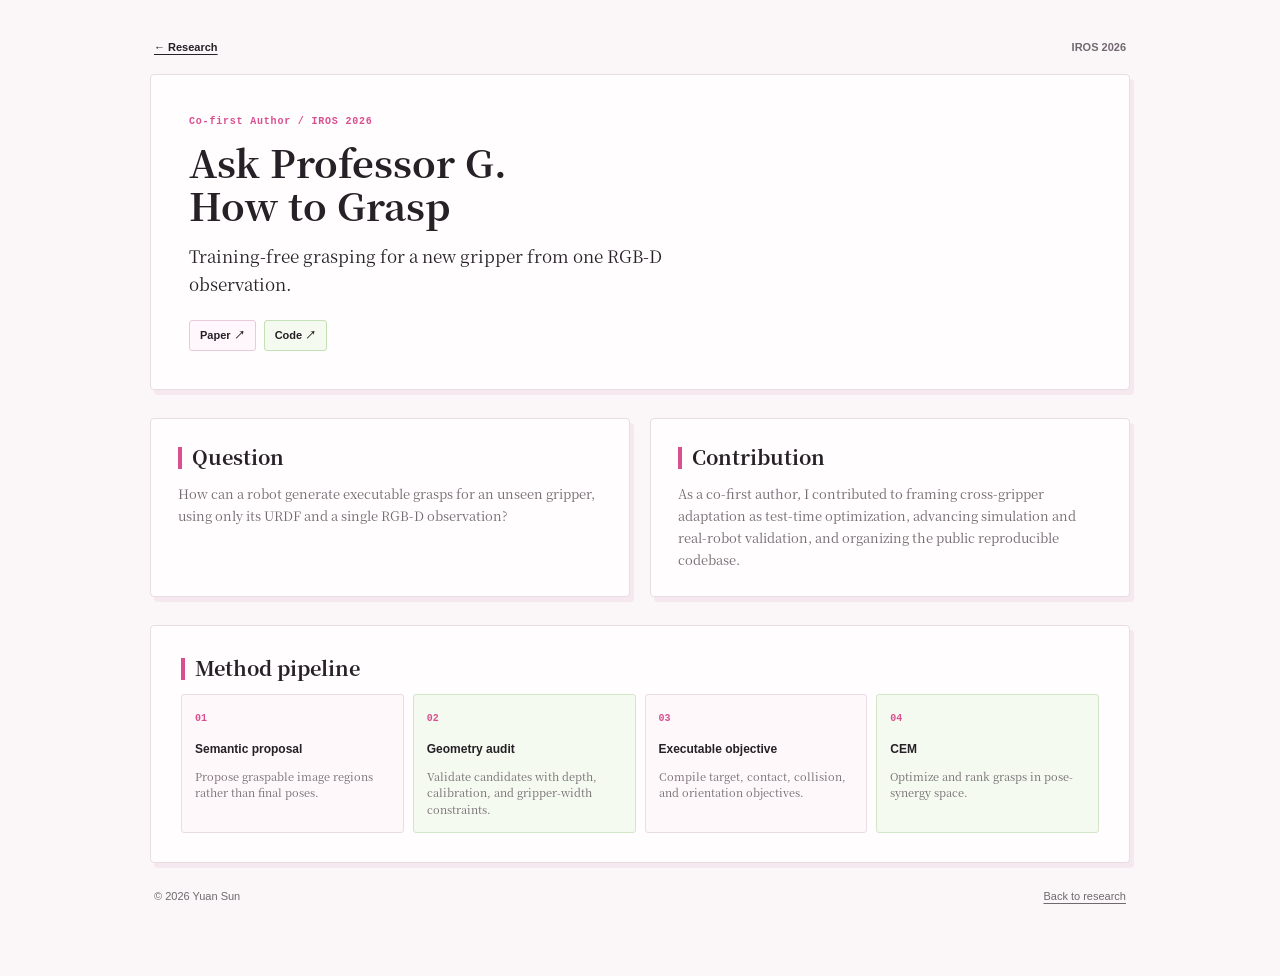
==== ask-professor-g.html @ d60b0d29 "Initial personal website" ====
<!doctype html>
<html lang="zh-CN">
  <head><meta charset="UTF-8" /><meta name="viewport" content="width=device-width, initial-scale=1" /><meta name="description" content="Ask Professor G. How to Grasp 研究详情。" /><title>Ask Professor G. | 孙源</title><link rel="icon" href="data:," /><link rel="stylesheet" href="styles.css" /><script src="script.js" defer></script></head>
  <body><main class="page detail-page" id="top">
    <header class="detail-nav"><a href="index.html#research" data-zh="← 返回科研" data-en="← Research">← 返回科研</a><span>IROS 2026</span></header>
    <section class="detail-hero"><div><p class="eyebrow" data-zh="共同一作 / IROS 2026" data-en="Co-first Author / IROS 2026">共同一作 / IROS 2026</p><h1>Ask Professor G.<br />How to Grasp</h1><p class="detail-lede" data-zh="无需训练地让机器人理解一个新夹爪，并在单帧 RGB-D 观测上搜索抓取。" data-en="Training-free grasping for a new gripper from one RGB-D observation.">无需训练地让机器人理解一个新夹爪，并在单帧 RGB-D 观测上搜索抓取。</p><div class="detail-links"><a href="项目照片/iros.pdf" target="_blank" rel="noreferrer">Paper ↗</a><a href="https://github.com/sunyuan1111/ASK-Professor-G-How-to-Grasp" target="_blank" rel="noreferrer">Code ↗</a></div></div></section>
    <section class="detail-grid"><article><h2 data-zh="研究问题" data-en="Question">研究问题</h2><p data-zh="面对一个没有训练数据的新夹爪，如何只依据夹爪 URDF 和场景的一帧 RGB-D 图像，生成在该夹爪上实际可执行的抓取？" data-en="How can a robot generate executable grasps for an unseen gripper, using only its URDF and a single RGB-D observation?">面对一个没有训练数据的新夹爪，如何只依据夹爪 URDF 和场景的一帧 RGB-D 图像，生成在该夹爪上实际可执行的抓取？</p></article><article><h2 data-zh="我的贡献" data-en="Contribution">我的贡献</h2><p data-zh="作为共同一作，我参与了将跨夹爪适配定义为测试时优化的完整研究链路，并推进仿真和真实机器人验证，以及公开、可复现实验代码的整理。" data-en="As a co-first author, I contributed to framing cross-gripper adaptation as test-time optimization, advancing simulation and real-robot validation, and organizing the public reproducible codebase.">作为共同一作，我参与了将跨夹爪适配定义为测试时优化的完整研究链路，并推进仿真和真实机器人验证，以及公开、可复现实验代码的整理。</p></article></section>
    <section class="detail-section"><h2 data-zh="方法链路" data-en="Method pipeline">方法链路</h2><div class="pipeline"><div><b>01</b><strong data-zh="语义提议" data-en="Semantic proposal">语义提议</strong><span data-zh="从 RGB 图像提出抓取区域，而非直接给出最终位姿。" data-en="Propose graspable image regions rather than final poses.">从 RGB 图像提出抓取区域，而非直接给出最终位姿。</span></div><div><b>02</b><strong data-zh="几何审计" data-en="Geometry audit">几何审计</strong><span data-zh="用深度、相机标定与夹爪宽度约束验证候选点。" data-en="Validate candidates with depth, calibration, and gripper-width constraints.">用深度、相机标定与夹爪宽度约束验证候选点。</span></div><div><b>03</b><strong data-zh="可执行目标" data-en="Executable objective">可执行目标</strong><span data-zh="编译目标、接触、碰撞和方向等优化项。" data-en="Compile target, contact, collision, and orientation objectives.">编译目标、接触、碰撞和方向等优化项。</span></div><div><b>04</b><strong>CEM</strong><span data-zh="在位姿与协同控制空间中优化并排序最终抓取。" data-en="Optimize and rank grasps in pose-synergy space.">在位姿与协同控制空间中优化并排序最终抓取。</span></div></div></section>
    <footer class="site-footer"><span>© <span data-current-year></span> Yuan Sun</span><a href="index.html#research" data-zh="返回科研" data-en="Back to research">返回科研</a></footer>
  </main></body>
</html>
---- styles.css ----
:root {
  --ink: #252127;
  --muted: #716870;
  --paper: #fffdfd;
  --page: #fbf6f8;
  --pink: #d94f8f;
  --pink-soft: #f6b2cf;
  --green: #cfe9b5;
  --blue: #c8e6f0;
  --yellow: #ffe69a;
  --line: #e8dde2;
  --serif: "Noto Serif SC Local", Georgia, "Times New Roman", "Songti SC", "SimSun", serif;
  --sans: Inter, ui-sans-serif, -apple-system, BlinkMacSystemFont, "Segoe UI", "PingFang SC", "Microsoft YaHei", sans-serif;
  --mono: "SFMono-Regular", Consolas, "Liberation Mono", Menlo, monospace;
}

@font-face {
  font-family: "CEF Title Local";
  src: url("fonts/cef-title-subset.woff2") format("woff2");
  font-weight: 400;
  font-style: normal;
  font-display: swap;
}

@font-face {
  font-family: "Noto Serif SC Local";
  src: url("fonts/noto-serif-sc-regular-subset.woff2") format("woff2");
  font-weight: 400;
  font-style: normal;
  font-display: swap;
}

@font-face {
  font-family: "Noto Serif SC Local";
  src: url("fonts/noto-serif-sc-bold-subset.woff2") format("woff2");
  font-weight: 700;
  font-style: normal;
  font-display: swap;
}

* { box-sizing: border-box; }
html { scroll-behavior: smooth; }
body {
  margin: 0;
  color: var(--ink);
  background: var(--page);
  font-family: var(--serif);
  font-size: 15px;
  line-height: 1.7;
  letter-spacing: 0;
}
a { color: #c53276; text-underline-offset: 3px; cursor: pointer; }
img { display: block; max-width: 100%; }
::selection { color: white; background: var(--pink); }

.page { width: min(880px, calc(100% - 40px)); margin: 38px auto 46px; }
.profile-section, .content-section {
  margin-top: 30px;
  background: var(--paper);
  border: 1px solid var(--line);
  border-radius: 4px;
  box-shadow: 4px 5px 0 rgba(223, 181, 200, .22);
}

.profile-section {
  position: relative;
  display: grid;
  grid-template-columns: minmax(0, 1fr) 215px;
  padding: 38px 38px 25px;
  align-items: center;
}
.site-nav {
  position: absolute;
  top: 19px;
  left: 38px;
  display: flex;
  gap: 14px;
  font-family: var(--sans);
  font-size: 11px;
  font-weight: 700;
}
.site-nav a { color: var(--muted); text-decoration: none; }
.site-nav a:hover, .site-nav a:focus-visible { color: var(--pink); }
.profile-section::before {
  position: absolute;
  top: -10px;
  left: 51%;
  width: 105px;
  height: 24px;
  content: "";
  background: rgba(255, 230, 154, .72);
  border: 1px solid rgba(219, 190, 89, .24);
  transform: rotate(2deg);
}
.language-switch {
  position: absolute;
  top: 14px;
  right: 16px;
  display: inline-flex;
  padding: 2px;
  background: #fff4f8;
  border: 1px solid #e7d7df;
  border-radius: 999px;
}
.language-switch button {
  min-width: 35px;
  height: 27px;
  padding: 0 8px;
  color: var(--muted);
  background: transparent;
  border: 0;
  border-radius: 999px;
  font-size: 10px;
  font-weight: 800;
  font-family: var(--sans);
  cursor: pointer;
}
.language-switch button[aria-pressed="true"] { color: var(--ink); background: var(--green); }
.profile-copy { padding-right: 30px; }
.eyebrow { margin: 0 0 10px !important; color: var(--pink); font-family: var(--mono); font-size: 10px; font-weight: 700; letter-spacing: .08em; }
.profile-copy h1 { margin: 0 0 18px; font-size: 42px; line-height: 1.1; }
.profile-copy h1 > span:first-child { font-family: "CEF Title Local", var(--serif); font-weight: 400; }
.profile-copy h1 small { margin-left: 8px; color: var(--pink); font-size: 20px; font-weight: 600; }
.profile-copy p { margin: 0 0 15px; }
.profile-photo { margin: 0; text-align: center; }
.profile-photo img {
  width: 190px;
  height: 190px;
  margin: 0 auto;
  object-fit: cover;
  object-position: center 24%;
  border: 6px solid var(--green);
  border-radius: 50%;
  box-shadow: 0 8px 22px rgba(74, 52, 64, .14);
}
.profile-photo figcaption { margin-top: 10px; color: var(--muted); font-size: 11px; font-style: italic; }
.profile-links {
  grid-column: 1 / -1;
  display: flex;
  justify-content: center;
  gap: 9px;
  margin-top: 18px;
  padding-top: 18px;
  border-top: 1px dashed #ddcfd6;
}
.profile-links a {
  min-width: 82px;
  padding: 5px 12px;
  color: var(--ink);
  background: white;
  border: 1px solid #d7ccd2;
  border-radius: 4px;
  font-size: 12px;
  font-weight: 700;
  font-family: var(--sans);
  text-align: center;
  text-decoration: none;
}
.profile-links a:nth-child(2) { background: #f7fcf2; border-color: #badcaa; }
.profile-links a:nth-child(3) { background: #f1f9fc; border-color: #a9d2df; }
.profile-links a:hover, .profile-links a:focus-visible { color: white; background: var(--pink); border-color: var(--pink); }

.content-section { padding: 29px 30px; scroll-margin-top: 16px; }
.content-section h2, .section-head h2 {
  margin: 0;
  padding-left: 12px;
  border-left: 5px solid var(--pink);
  font-size: 23px;
  line-height: 1.25;
}
html[lang="zh-CN"] .content-section h2,
html[lang="zh-CN"] .section-head h2 {
  font-family: "CEF Title Local", var(--serif);
  font-weight: 400;
}
.news-section { position: relative; }
.news-section::after { position: absolute; right: 26px; bottom: -17px; z-index: 1; color: var(--pink); content: "✦"; font-size: 29px; transform: rotate(12deg); }
.news-list { margin: 18px 0 0; padding: 0; list-style: none; }
.news-list li { display: grid; grid-template-columns: 86px 1fr; gap: 14px; padding: 8px 0; }
.news-list time {
  align-self: start;
  padding: 1px 7px;
  color: #5c4e55;
  background: #fff2f7;
  border: 1px solid #ead6df;
  border-radius: 3px;
  font-family: var(--mono);
  font-size: 10px;
  font-weight: 700;
  text-align: center;
}

.projects-section { padding-right: 0; padding-left: 0; overflow: hidden; }
.section-head { display: flex; padding: 0 26px 19px; align-items: end; justify-content: space-between; border-bottom: 1px solid var(--line); }
.section-head p { margin: 0; color: var(--muted); font-size: 11px; }
.project-row {
  display: grid;
  grid-template-columns: 220px minmax(0, 1fr);
  gap: 24px;
  padding: 28px 30px;
  align-items: center;
  border-bottom: 1px solid var(--line);
}
.project-row:last-child { border-bottom: 0; }
.project-row.featured { background: #f7fceb; }
.research-section { border-top: 4px solid var(--green); }
.project-media { position: relative; overflow: hidden; background: #f5f1f3; border: 1px solid #ddd1d7; border-radius: 3px; text-decoration: none; }
.project-media[href]::after { position: absolute; right: 8px; bottom: 7px; padding: 2px 6px; color: var(--ink); content: "↗"; background: rgba(255, 253, 253, .9); border: 1px solid #e5d8de; border-radius: 2px; font-family: var(--sans); font-size: 13px; line-height: 1; }
.project-media img { width: 100%; height: auto; aspect-ratio: 16 / 10; object-fit: cover; transition: transform .2s ease; }
a.project-media:hover img, a.project-media:focus-visible img { transform: scale(1.025); }
.venue { margin: 0 0 3px; color: var(--pink); font-family: var(--mono); font-size: 10px; font-weight: 700; }
.project-copy h3 { margin: 0; font-size: 19px; line-height: 1.3; }
.project-copy h3 a { color: var(--ink); text-decoration: none; }
.project-copy h3 a:hover, .project-copy h3 a:focus-visible { color: var(--pink); }
.project-copy .subtitle { margin: 3px 0 8px; color: var(--ink); font-weight: 700; }
.project-copy > p:not(.venue):not(.subtitle):not(.project-links) { margin: 0; color: var(--muted); font-size: 12px; line-height: 1.6; }
.project-links { display: flex; gap: 7px; margin: 7px 0 0; font-size: 11px; font-weight: 700; }
.project-links, .section-head > p, .site-footer { font-family: var(--sans); }
.tags { display: flex; flex-wrap: wrap; gap: 5px; margin-top: 10px; }
.tags span { padding: 1px 6px; background: #fff1f7; border: 1px solid #ebcad9; border-radius: 3px; font-family: var(--mono); font-size: 8px; }
.tags span:nth-child(2n) { background: #eff9e9; border-color: #c7e0b8; }

.experience-list { margin: 18px 0 0; padding: 0; list-style: none; }
.experience-list li { display: grid; grid-template-columns: 105px 1fr; gap: 20px; padding: 12px 0; border-bottom: 1px solid var(--line); }
.experience-list li:last-child { border-bottom: 0; }
.experience-list time { color: var(--pink); font-family: var(--mono); font-size: 11px; font-weight: 700; }
.experience-list strong, .experience-list span { display: block; }
.experience-list strong { font-size: 14px; }
.experience-list span { margin-top: 2px; color: var(--muted); font-size: 12px; }
.awards-section { border-top: 4px solid var(--blue); }
.awards-section h2 { border-left-color: #8cc5d9; }
.awards-section p { margin: 17px 0 0; }
.awards-section p + p { margin-top: 10px; color: var(--muted); }
.award-wall-head { display: flex; align-items: baseline; justify-content: space-between; gap: 18px; margin-top: 25px; }
.award-wall-head h3 { margin: 0; color: var(--ink); font-size: 16px; }
.award-wall-head p { margin: 0; color: var(--muted); font-family: var(--sans); font-size: 10px; }
.award-marquee { position: relative; height: 229px; margin-top: 13px; overflow: hidden; padding: 12px 0; }
.award-track { display: flex; width: max-content; height: 100%; gap: 10px; align-items: center; animation: award-scroll 54s linear infinite; }
.award-marquee:hover .award-track { animation-play-state: paused; }
.award-track figure { flex: 0 0 250px; margin: 0; }
.award-track a {
  display: grid;
  height: 187px;
  overflow: hidden;
  background: #f8f4f5;
  border: 1px solid #ded3d8;
  border-radius: 3px;
  place-items: center;
}
.award-track img { width: 100%; height: 100%; object-fit: contain; transition: transform .2s ease; }
.award-track a:hover img, .award-track a:focus-visible img { transform: scale(1.035); }
.award-track figcaption { overflow: hidden; margin-top: 5px; color: var(--muted); font-family: var(--sans); font-size: 10px; line-height: 1.35; text-overflow: ellipsis; white-space: nowrap; }
@keyframes award-scroll { to { transform: translateX(-50%); } }

.detail-page { width: min(980px, calc(100% - 40px)); }
.detail-nav {
  display: flex;
  justify-content: space-between;
  margin: 0 4px 17px;
  color: var(--muted);
  font-family: var(--sans);
  font-size: 11px;
  font-weight: 700;
}
.detail-nav a { color: var(--ink); }
.detail-hero, .detail-title, .detail-section, .detail-grid > article, .project-gallery figure {
  background: var(--paper);
  border: 1px solid var(--line);
  border-radius: 4px;
  box-shadow: 4px 5px 0 rgba(223, 181, 200, .22);
}
.detail-hero {
  display: block;
  padding: 38px;
}
.detail-hero > div { max-width: 680px; }
.detail-hero h1, .detail-title h1 { margin: 0; font-size: 38px; line-height: 1.15; }
.detail-hero img {
  width: 100%;
  height: 300px;
  margin-top: 29px;
  object-fit: cover;
  object-position: center 55%;
  border: 1px solid #ded2d8;
  border-radius: 3px;
}
.detail-lede { max-width: 34rem; margin: 15px 0 0; font-size: 17px; line-height: 1.65; }
.detail-links { display: flex; flex-wrap: wrap; gap: 8px; margin-top: 22px; }
.detail-links a {
  padding: 5px 10px;
  color: var(--ink);
  background: #fff7fb;
  border: 1px solid #e7cbd9;
  border-radius: 3px;
  font-family: var(--sans);
  font-size: 11px;
  font-weight: 700;
  text-decoration: none;
}
.detail-links a:nth-child(2n) { background: #f4faef; border-color: #c5dfb6; }
.detail-links a:hover, .detail-links a:focus-visible { color: white; background: var(--pink); border-color: var(--pink); }
.detail-grid { display: grid; grid-template-columns: repeat(2, 1fr); gap: 20px; margin-top: 28px; }
.detail-grid > article { padding: 25px 27px; }
.detail-grid h2, .detail-section h2 { margin: 0 0 13px; font-size: 20px; line-height: 1.3; }
.detail-grid h2::before, .detail-section h2::before { display: inline-block; width: 4px; height: 22px; margin-right: 10px; content: ""; background: var(--pink); vertical-align: -4px; }
.detail-grid p, .detail-grid ul, .detail-section > p { margin: 0; color: var(--muted); font-size: 13px; }
.detail-grid ul { padding-left: 18px; }
.detail-grid li + li { margin-top: 5px; }
.detail-section { margin-top: 28px; padding: 29px 30px; }
.architecture, .pipeline { display: grid; grid-template-columns: repeat(4, 1fr); gap: 9px; }
.architecture div, .pipeline div { min-height: 128px; padding: 15px 13px; background: #fff8fb; border: 1px solid #eadce3; border-radius: 3px; }
.architecture div:nth-child(2n), .pipeline div:nth-child(2n) { background: #f4faef; border-color: #d3e6c8; }
.architecture strong, .pipeline strong, .architecture span, .pipeline span { display: block; }
.architecture strong, .pipeline strong { font-family: var(--sans); font-size: 12px; }
.architecture span, .pipeline span { margin-top: 8px; color: var(--muted); font-size: 11px; line-height: 1.5; }
.pipeline b { display: block; margin-bottom: 12px; color: var(--pink); font-family: var(--mono); font-size: 10px; }
.detail-title { padding: 38px; }
.project-gallery { display: grid; grid-template-columns: repeat(2, 1fr); gap: 16px; margin-top: 28px; }
.project-gallery figure { margin: 0; overflow: hidden; }
.project-gallery img { width: 100%; aspect-ratio: 16 / 10; object-fit: cover; }
.project-gallery figcaption { padding: 8px 10px; color: var(--muted); font-family: var(--sans); font-size: 11px; }

.site-footer { display: flex; padding: 24px 4px; justify-content: space-between; color: var(--muted); font-size: 11px; }
.site-footer a { color: var(--muted); }
:focus-visible { outline: 3px solid var(--green); outline-offset: 2px; }

@media (max-width: 680px) {
  body { font-size: 14px; }
  .page { width: min(100% - 24px, 520px); margin-top: 22px; }
  .profile-section { grid-template-columns: 1fr; padding: 27px 22px 18px; }
  .site-nav { top: 16px; left: 22px; }
  .profile-copy { padding-right: 0; }
  .profile-copy h1 { font-size: 32px; }
  .profile-copy h1 small { display: block; margin: 4px 0 0; font-size: 16px; }
  .language-switch { top: 10px; right: 10px; }
  .profile-photo { grid-row: 1; margin-bottom: 24px; }
  .profile-photo img { width: 155px; height: 155px; }
  .profile-links { margin-top: 10px; }
  .content-section { padding: 24px 19px; }
  .news-list li { grid-template-columns: 76px 1fr; gap: 10px; }
  .projects-section { padding-right: 0; padding-left: 0; }
  .section-head { display: block; padding: 0 19px 17px; }
  .section-head p { margin: 7px 0 0 16px; }
  .project-row { grid-template-columns: 1fr; gap: 15px; padding: 23px 19px 25px; }
  .project-media img { aspect-ratio: 16 / 9; }
  .experience-list li { grid-template-columns: 1fr; gap: 3px; }
  .award-marquee { height: 164px; padding: 10px 0; }
  .award-track figure { flex-basis: 170px; }
  .award-track a { height: 125px; }
  .award-wall-head { margin-top: 21px; }
  .detail-page { width: min(100% - 24px, 620px); }
  .detail-hero { padding: 27px 22px; }
  .detail-hero img { height: 210px; margin-top: 23px; }
  .detail-hero h1, .detail-title h1 { font-size: 30px; }
  .detail-lede { font-size: 15px; }
  .detail-grid { grid-template-columns: 1fr; gap: 14px; margin-top: 20px; }
  .detail-grid > article, .detail-section, .detail-title { padding: 23px 20px; }
  .detail-section { margin-top: 20px; }
  .architecture, .pipeline { grid-template-columns: repeat(2, 1fr); }
  .architecture div, .pipeline div { min-height: 116px; }
  .project-gallery { grid-template-columns: 1fr; gap: 13px; margin-top: 20px; }
}

@media (max-width: 390px) {
  .profile-links { gap: 6px; }
  .profile-links a { min-width: 0; flex: 1; padding-right: 7px; padding-left: 7px; }
  .news-list li { grid-template-columns: 1fr; gap: 3px; }
  .news-list time { justify-self: start; }
}

@media (prefers-reduced-motion: reduce) {
  html { scroll-behavior: auto; }
  *, *::before, *::after { transition-duration: .01ms !important; }
  .award-track { animation-play-state: paused; }
}
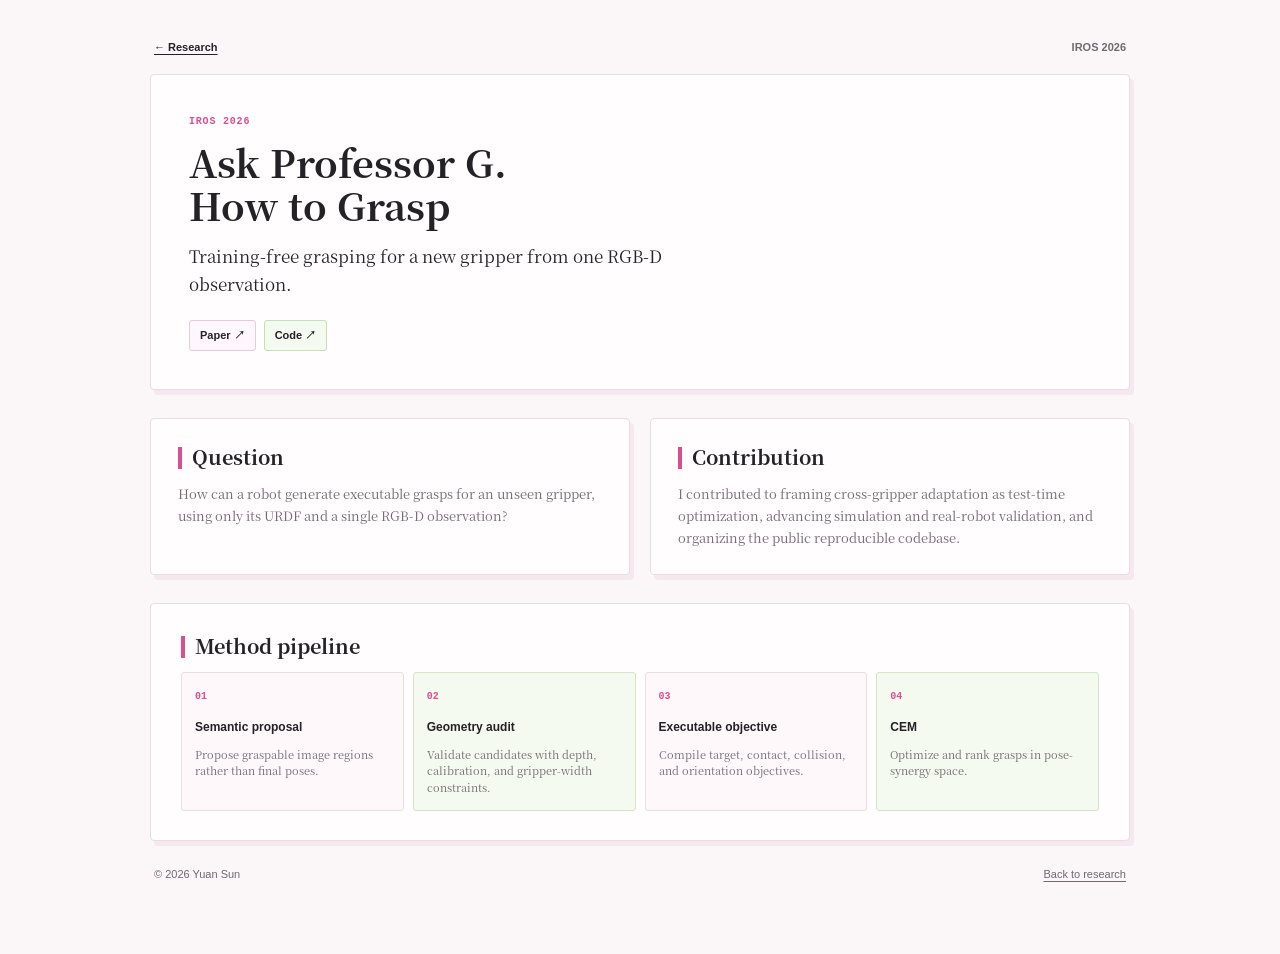
==== commit ee1b74af: "Refine publication presentation and language default" ====
--- a/ask-professor-g.html
+++ b/ask-professor-g.html
@@ -3,8 +3,8 @@
   <head><meta charset="UTF-8" /><meta name="viewport" content="width=device-width, initial-scale=1" /><meta name="description" content="Ask Professor G. How to Grasp 研究详情。" /><title>Ask Professor G. | 孙源</title><link rel="icon" href="data:," /><link rel="stylesheet" href="styles.css" /><script src="script.js" defer></script></head>
   <body><main class="page detail-page" id="top">
     <header class="detail-nav"><a href="index.html#research" data-zh="← 返回科研" data-en="← Research">← 返回科研</a><span>IROS 2026</span></header>
-    <section class="detail-hero"><div><p class="eyebrow" data-zh="共同一作 / IROS 2026" data-en="Co-first Author / IROS 2026">共同一作 / IROS 2026</p><h1>Ask Professor G.<br />How to Grasp</h1><p class="detail-lede" data-zh="无需训练地让机器人理解一个新夹爪，并在单帧 RGB-D 观测上搜索抓取。" data-en="Training-free grasping for a new gripper from one RGB-D observation.">无需训练地让机器人理解一个新夹爪，并在单帧 RGB-D 观测上搜索抓取。</p><div class="detail-links"><a href="项目照片/iros.pdf" target="_blank" rel="noreferrer">Paper ↗</a><a href="https://github.com/sunyuan1111/ASK-Professor-G-How-to-Grasp" target="_blank" rel="noreferrer">Code ↗</a></div></div></section>
-    <section class="detail-grid"><article><h2 data-zh="研究问题" data-en="Question">研究问题</h2><p data-zh="面对一个没有训练数据的新夹爪，如何只依据夹爪 URDF 和场景的一帧 RGB-D 图像，生成在该夹爪上实际可执行的抓取？" data-en="How can a robot generate executable grasps for an unseen gripper, using only its URDF and a single RGB-D observation?">面对一个没有训练数据的新夹爪，如何只依据夹爪 URDF 和场景的一帧 RGB-D 图像，生成在该夹爪上实际可执行的抓取？</p></article><article><h2 data-zh="我的贡献" data-en="Contribution">我的贡献</h2><p data-zh="作为共同一作，我参与了将跨夹爪适配定义为测试时优化的完整研究链路，并推进仿真和真实机器人验证，以及公开、可复现实验代码的整理。" data-en="As a co-first author, I contributed to framing cross-gripper adaptation as test-time optimization, advancing simulation and real-robot validation, and organizing the public reproducible codebase.">作为共同一作，我参与了将跨夹爪适配定义为测试时优化的完整研究链路，并推进仿真和真实机器人验证，以及公开、可复现实验代码的整理。</p></article></section>
+    <section class="detail-hero"><div><p class="eyebrow">IROS 2026</p><h1>Ask Professor G.<br />How to Grasp</h1><p class="detail-lede" data-zh="无需训练地让机器人理解一个新夹爪，并在单帧 RGB-D 观测上搜索抓取。" data-en="Training-free grasping for a new gripper from one RGB-D observation.">无需训练地让机器人理解一个新夹爪，并在单帧 RGB-D 观测上搜索抓取。</p><div class="detail-links"><a href="项目照片/iros.pdf" target="_blank" rel="noreferrer">Paper ↗</a><a href="https://github.com/sunyuan1111/ASK-Professor-G-How-to-Grasp" target="_blank" rel="noreferrer">Code ↗</a></div></div></section>
+    <section class="detail-grid"><article><h2 data-zh="研究问题" data-en="Question">研究问题</h2><p data-zh="面对一个没有训练数据的新夹爪，如何只依据夹爪 URDF 和场景的一帧 RGB-D 图像，生成在该夹爪上实际可执行的抓取？" data-en="How can a robot generate executable grasps for an unseen gripper, using only its URDF and a single RGB-D observation?">面对一个没有训练数据的新夹爪，如何只依据夹爪 URDF 和场景的一帧 RGB-D 图像，生成在该夹爪上实际可执行的抓取？</p></article><article><h2 data-zh="我的贡献" data-en="Contribution">我的贡献</h2><p data-zh="我参与了将跨夹爪适配定义为测试时优化的完整研究链路，并推进仿真和真实机器人验证，以及公开、可复现实验代码的整理。" data-en="I contributed to framing cross-gripper adaptation as test-time optimization, advancing simulation and real-robot validation, and organizing the public reproducible codebase.">我参与了将跨夹爪适配定义为测试时优化的完整研究链路，并推进仿真和真实机器人验证，以及公开、可复现实验代码的整理。</p></article></section>
     <section class="detail-section"><h2 data-zh="方法链路" data-en="Method pipeline">方法链路</h2><div class="pipeline"><div><b>01</b><strong data-zh="语义提议" data-en="Semantic proposal">语义提议</strong><span data-zh="从 RGB 图像提出抓取区域，而非直接给出最终位姿。" data-en="Propose graspable image regions rather than final poses.">从 RGB 图像提出抓取区域，而非直接给出最终位姿。</span></div><div><b>02</b><strong data-zh="几何审计" data-en="Geometry audit">几何审计</strong><span data-zh="用深度、相机标定与夹爪宽度约束验证候选点。" data-en="Validate candidates with depth, calibration, and gripper-width constraints.">用深度、相机标定与夹爪宽度约束验证候选点。</span></div><div><b>03</b><strong data-zh="可执行目标" data-en="Executable objective">可执行目标</strong><span data-zh="编译目标、接触、碰撞和方向等优化项。" data-en="Compile target, contact, collision, and orientation objectives.">编译目标、接触、碰撞和方向等优化项。</span></div><div><b>04</b><strong>CEM</strong><span data-zh="在位姿与协同控制空间中优化并排序最终抓取。" data-en="Optimize and rank grasps in pose-synergy space.">在位姿与协同控制空间中优化并排序最终抓取。</span></div></div></section>
     <footer class="site-footer"><span>© <span data-current-year></span> Yuan Sun</span><a href="index.html#research" data-zh="返回科研" data-en="Back to research">返回科研</a></footer>
   </main></body>
--- a/styles.css
+++ b/styles.css
@@ -68,29 +68,6 @@
   grid-template-columns: minmax(0, 1fr) 215px;
   padding: 38px 38px 25px;
   align-items: center;
-}
-.site-nav {
-  position: absolute;
-  top: 19px;
-  left: 38px;
-  display: flex;
-  gap: 14px;
-  font-family: var(--sans);
-  font-size: 11px;
-  font-weight: 700;
-}
-.site-nav a { color: var(--muted); text-decoration: none; }
-.site-nav a:hover, .site-nav a:focus-visible { color: var(--pink); }
-.profile-section::before {
-  position: absolute;
-  top: -10px;
-  left: 51%;
-  width: 105px;
-  height: 24px;
-  content: "";
-  background: rgba(255, 230, 154, .72);
-  border: 1px solid rgba(219, 190, 89, .24);
-  transform: rotate(2deg);
 }
 .language-switch {
   position: absolute;
@@ -170,8 +147,8 @@
 }
 html[lang="zh-CN"] .content-section h2,
 html[lang="zh-CN"] .section-head h2 {
-  font-family: "CEF Title Local", var(--serif);
-  font-weight: 400;
+  font-family: var(--serif);
+  font-weight: 600;
 }
 .news-section { position: relative; }
 .news-section::after { position: absolute; right: 26px; bottom: -17px; z-index: 1; color: var(--pink); content: "✦"; font-size: 29px; transform: rotate(12deg); }
@@ -214,6 +191,8 @@
 .project-copy h3 a:hover, .project-copy h3 a:focus-visible { color: var(--pink); }
 .project-copy .subtitle { margin: 3px 0 8px; color: var(--ink); font-weight: 700; }
 .project-copy > p:not(.venue):not(.subtitle):not(.project-links) { margin: 0; color: var(--muted); font-size: 12px; line-height: 1.6; }
+.project-copy > .authors { margin: 4px 0 8px; color: var(--muted); font-family: var(--sans); font-size: 10px; line-height: 1.55; }
+.project-copy > p:not(.venue):not(.subtitle):not(.project-links) + p:not(.venue):not(.subtitle):not(.project-links) { margin-top: 8px; }
 .project-links { display: flex; gap: 7px; margin: 7px 0 0; font-size: 11px; font-weight: 700; }
 .project-links, .section-head > p, .site-footer { font-family: var(--sans); }
 .tags { display: flex; flex-wrap: wrap; gap: 5px; margin-top: 10px; }
@@ -328,7 +307,6 @@
   body { font-size: 14px; }
   .page { width: min(100% - 24px, 520px); margin-top: 22px; }
   .profile-section { grid-template-columns: 1fr; padding: 27px 22px 18px; }
-  .site-nav { top: 16px; left: 22px; }
   .profile-copy { padding-right: 0; }
   .profile-copy h1 { font-size: 32px; }
   .profile-copy h1 small { display: block; margin: 4px 0 0; font-size: 16px; }
